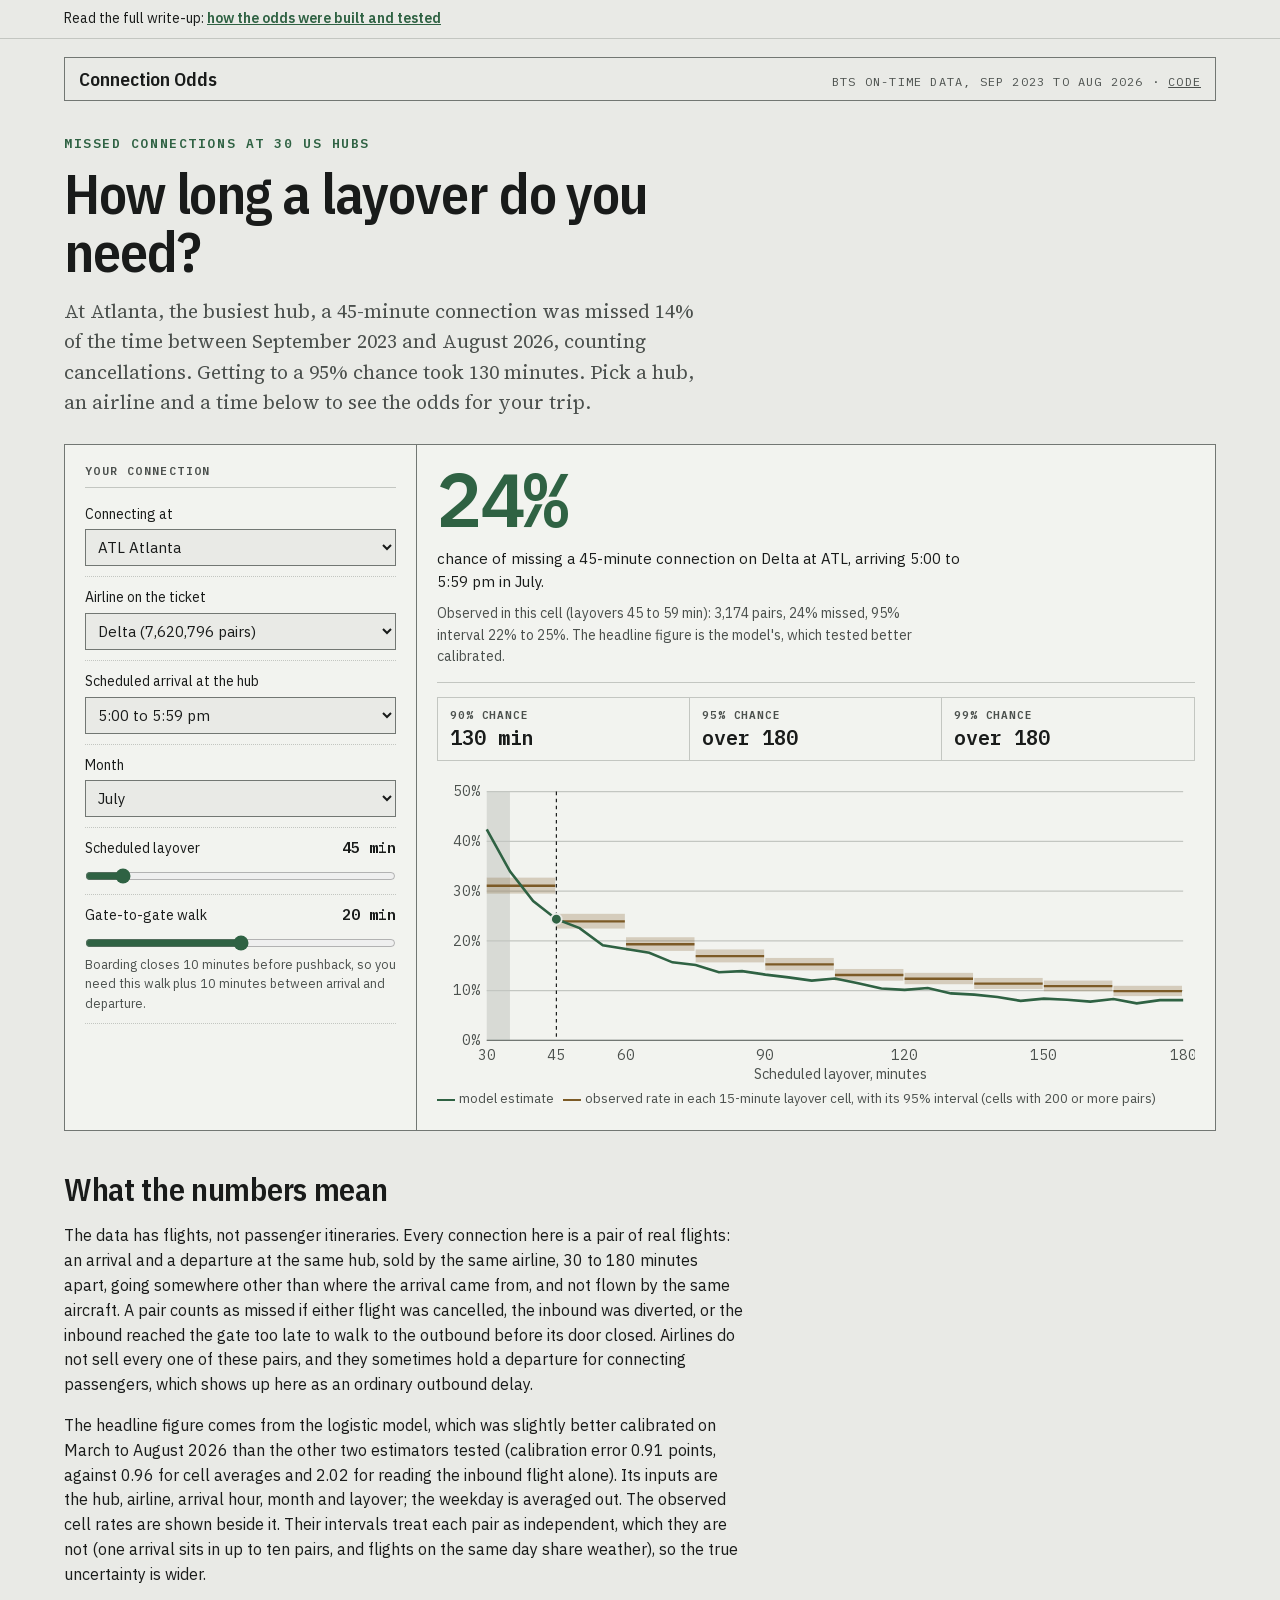
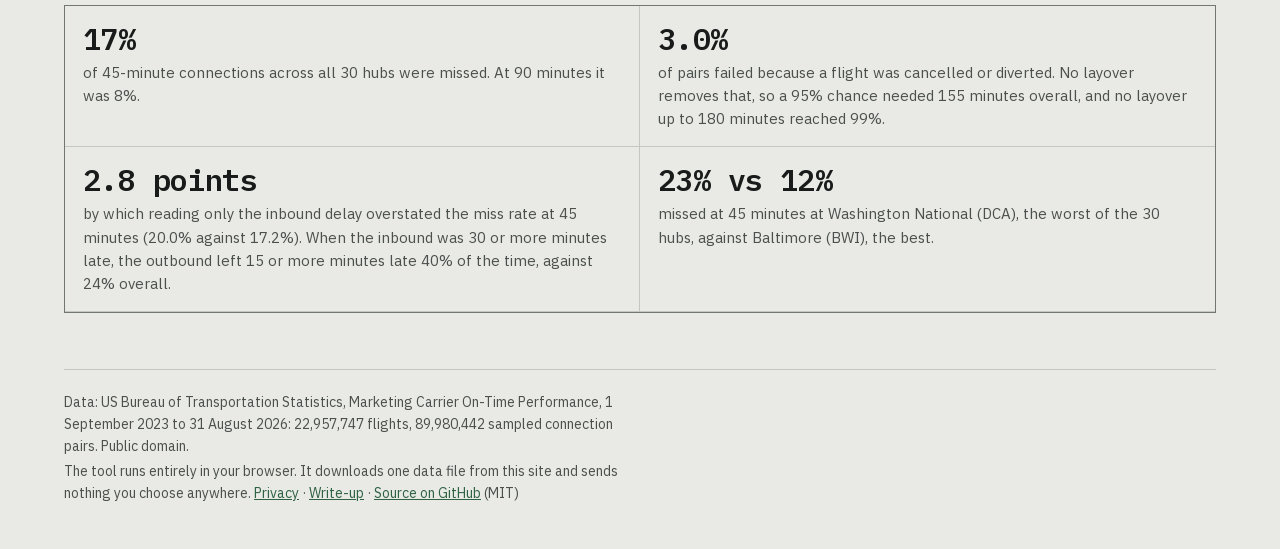
==== index.html @ 23ae6567 "Connection Odds: missed-connection odds at 30 US hubs from BTS flight pairs Pair builder with tests," ====
<!DOCTYPE html>
<html lang="en">
<head>
<meta charset="utf-8">
<meta name="viewport" content="width=device-width, initial-scale=1">
<title>Connection Odds: how often a US domestic connection is missed</title>
<meta name="description" content="Estimate the chance of missing a connection at 30 US hubs by airline, arrival hour, month and layover, from 90.0 million flight pairs built from BTS on-time data, September 2023 to August 2026. Runs in your browser.">
<meta property="og:title" content="Connection Odds">
<meta property="og:description" content="At Atlanta, a 45-minute connection was missed 14% of the time. A 95% chance took 130 minutes.">
<meta property="og:type" content="website">
<meta property="og:url" content="https://lyhjeremy.github.io/connection-odds/">
<link rel="stylesheet" href="assets/site.css">
</head>
<body>
<div class="overview-bar" data-overview-link><div class="wrap">Read the full write-up: <a href="overview/">how the odds were built and tested</a></div></div>
<div class="wrap">
  <header class="masthead">
    <p class="name">Connection Odds</p>
    <p class="meta">BTS on-time data, Sep 2023 to Aug 2026 · <a href="https://github.com/lyhjeremy/connection-odds">Code</a></p>
  </header>

  <header class="intro">
    <p class="kicker">Missed connections at 30 US hubs</p>
    <h1>How long a layover do you need?</h1>
    <p class="lede">At Atlanta, the busiest hub, a 45-minute connection was missed 14% of the time between September 2023 and August 2026, counting cancellations. Getting to a 95% chance took 130 minutes. Pick a hub, an airline and a time below to see the odds for your trip.</p>
  </header>

  <main>
    <section id="tool" class="app" aria-busy="true" aria-label="Connection odds lookup">
      <div class="inputs">
        <p class="sec">Your connection</p>
        <div class="field">
          <label for="hub">Connecting at</label>
          <select id="hub" class="skeleton"></select>
        </div>
        <div class="field">
          <label for="air">Airline on the ticket</label>
          <select id="air" class="skeleton"></select>
        </div>
        <div class="field">
          <label for="hour">Scheduled arrival at the hub</label>
          <select id="hour" class="skeleton"></select>
        </div>
        <div class="field">
          <label for="month">Month</label>
          <select id="month" class="skeleton"></select>
        </div>
        <div class="field">
          <label for="lay">Scheduled layover <span class="val" id="lay-val">45 min</span></label>
          <input type="range" id="lay" min="30" max="180" step="5" value="45">
        </div>
        <div class="field">
          <label for="w">Gate-to-gate walk <span class="val" id="w-val">20 min</span></label>
          <input type="range" id="w" min="10" max="30" step="5" value="20">
          <span class="hint">Boarding closes 10 minutes before pushback, so you need this walk plus 10 minutes between arrival and departure.</span>
        </div>
      </div>
      <div class="out">
        <div class="verdict">
          <div class="gauge skeleton" id="big">00%</div>
          <p class="big-sub" id="big-sub">Loading the data file for 30 hubs.</p>
          <p class="src" id="src"></p>
          <p class="grey-note" id="grey-note" hidden>Under 35 minutes: airlines set a minimum connection time at each airport and will not sell a shorter connection. This tool does not have those tables, so it greys these layovers as a reminder that they may not be bookable.</p>
        </div>
        <dl class="need">
          <div><dt>90% chance</dt><dd id="n90">&nbsp;</dd></div>
          <div><dt>95% chance</dt><dd id="n95">&nbsp;</dd></div>
          <div><dt>99% chance</dt><dd id="n99">&nbsp;</dd></div>
        </dl>
        <div id="chart" class="skeleton"></div>
        <p class="legend"><span class="k1"></span>model estimate &nbsp; <span class="k2"></span>observed rate in each 15-minute layover cell, with its 95% interval (cells with 200 or more pairs)</p>
      </div>
    </section>

    <section class="block prose">
      <h2>What the numbers mean</h2>
      <p>The data has flights, not passenger itineraries. Every connection here is a pair of real flights: an arrival and a departure at the same hub, sold by the same airline, 30 to 180 minutes apart, going somewhere other than where the arrival came from, and not flown by the same aircraft. A pair counts as missed if either flight was cancelled, the inbound was diverted, or the inbound reached the gate too late to walk to the outbound before its door closed. Airlines do not sell every one of these pairs, and they sometimes hold a departure for connecting passengers, which shows up here as an ordinary outbound delay.</p>
      <p>The headline figure comes from the logistic model, which was slightly better calibrated on March to August 2026 than the other two estimators tested (calibration error 0.91 points, against 0.96 for cell averages and 2.02 for reading the inbound flight alone). Its inputs are the hub, airline, arrival hour, month and layover; the weekday is averaged out. The observed cell rates are shown beside it. Their intervals treat each pair as independent, which they are not (one arrival sits in up to ten pairs, and flights on the same day share weather), so the true uncertainty is wider.</p>
      <div class="facts">
        <div class="fact"><div class="n">17%</div><p>of 45-minute connections across all 30 hubs were missed. At 90 minutes it was 8%.</p></div>
        <div class="fact"><div class="n">3.0%</div><p>of pairs failed because a flight was cancelled or diverted. No layover removes that, so a 95% chance needed 155 minutes overall, and no layover up to 180 minutes reached 99%.</p></div>
        <div class="fact"><div class="n">2.8 points</div><p>by which reading only the inbound delay overstated the miss rate at 45 minutes (20.0% against 17.2%). When the inbound was 30 or more minutes late, the outbound left 15 or more minutes late 40% of the time, against 24% overall.</p></div>
        <div class="fact"><div class="n">23% vs 12%</div><p>missed at 45 minutes at Washington National (DCA), the worst of the 30 hubs, against Baltimore (BWI), the best.</p></div>
      </div>
    </section>
  </main>

  <footer>
    <p>Data: US Bureau of Transportation Statistics, Marketing Carrier On-Time Performance, 1 September 2023 to 31 August 2026: 22,957,747 flights, 89,980,442 sampled connection pairs. Public domain.</p>
    <p>The tool runs entirely in your browser. It downloads one data file from this site and sends nothing you choose anywhere. <a href="privacy/">Privacy</a> · <a href="overview/">Write-up</a> · <a href="https://github.com/lyhjeremy/connection-odds">Source on GitHub</a> (MIT)</p>
  </footer>
</div>
<script src="assets/app.js"></script>
</body>
</html>
---- assets/site.css ----
/* Ledger family: workshop (tokens from _ai-projects-tooling/ledger/families/tokens/workshop.css) */
@font-face{font-family:"IBM Plex Sans Condensed";src:url("../fonts/IBMPlexSansCondensed-600.woff2")format("woff2");font-weight:600;font-style:normal;font-display:swap}
@font-face{font-family:"IBM Plex Mono";src:url("../fonts/IBMPlexMono-600.woff2")format("woff2");font-weight:600;font-style:normal;font-display:swap}
@font-face{font-family:"IBM Plex Mono";src:url("../fonts/IBMPlexMono-400.woff2")format("woff2");font-weight:400;font-display:swap}
@font-face{font-family:"IBM Plex Sans";src:url("../fonts/IBMPlexSans-400.woff2")format("woff2");font-weight:400;font-display:swap}
@font-face{font-family:"IBM Plex Sans";src:url("../fonts/IBMPlexSans-600.woff2")format("woff2");font-weight:600;font-display:swap}
@font-face{font-family:"Source Serif 4";src:url("../fonts/SourceSerif4-400.woff2")format("woff2");font-weight:400;font-display:swap}
@font-face{font-family:"Source Serif 4";src:url("../fonts/SourceSerif4-600.woff2")format("woff2");font-weight:600;font-display:swap}
:root {
  --paper: #E9EAE6; --panel: #F2F3EF; --ink: #191B1A; --ink-2: #4B504D;
  --rule: #C3C6C1; --edge: #727773; --signal: #2F6243; --signal-2: #7C5A26;
  --font-display: "IBM Plex Sans Condensed", "Arial Narrow", sans-serif;
  --font-head: "Source Serif 4", "Iowan Old Style", "Palatino Linotype", Palatino, serif;
  --font-body: "IBM Plex Sans", "Helvetica Neue", Helvetica, Arial, sans-serif;
  --font-mono: "IBM Plex Mono", "SF Mono", Menlo, Consolas, monospace;
}
@media (prefers-color-scheme: dark) {
  :root:not([data-theme="light"]) {
    --paper: #161817; --panel: #1F2220; --ink: #E3E5E1; --ink-2: #A0A6A1;
    --rule: #373B38; --edge: #686E6A; --signal: #7DC096; --signal-2: #CBA668;
  }
}
* { box-sizing: border-box; border-radius: 0; }
html, body { margin: 0; padding: 0; }
body { background: var(--paper); color: var(--ink); font-family: var(--font-body); font-size: 16px; line-height: 1.55; }
a { color: var(--signal); text-underline-offset: 1px; }
a:hover { color: var(--ink); }
:focus-visible { outline: 2px solid var(--signal); outline-offset: 2px; }
.wrap { width: min(100% - 2rem, 72rem); margin: 0 auto; }
.overview-bar { border-bottom: 1px solid var(--rule); font: 14px/1.4 var(--font-body); padding: 9px 0; }
.overview-bar a { font-weight: 600; }

.masthead { display: flex; justify-content: space-between; align-items: baseline; flex-wrap: wrap; gap: 6px 16px;
            border: 1px solid var(--edge); padding: 10px 14px; margin-top: 18px; }
.masthead .name { font: 600 19px/1.2 var(--font-display); margin: 0; }
.masthead .meta { font: 12px/1.4 var(--font-mono); text-transform: uppercase; letter-spacing: .1em; color: var(--ink-2); margin: 0; }
.masthead .meta a { color: var(--ink-2); }

header.intro { padding: 34px 0 26px; }
.kicker { font: 600 13px/1.4 var(--font-mono); text-transform: uppercase; letter-spacing: .12em; color: var(--signal); margin: 0 0 10px; }
h1 { font: 600 clamp(32px, 5vw, 56px)/1.04 var(--font-display); letter-spacing: -.02em; margin: 0; max-width: 22ch; }
h2 { font: 600 clamp(24px, 3.2vw, 32px)/1.15 var(--font-display); letter-spacing: -.01em; margin: 0 0 12px; }
.lede { font-family: var(--font-head); font-size: 19px; line-height: 1.6; color: var(--ink-2); max-width: 64ch; margin: 16px 0 0; }
.prose p { max-width: 68ch; }

.app { display: grid; grid-template-columns: minmax(0, 22rem) minmax(0, 1fr); border: 1px solid var(--edge); background: var(--panel); }
@media (max-width: 860px) { .app { grid-template-columns: 1fr; } }
.inputs { padding: 18px 20px 22px; border-right: 1px solid var(--edge); }
@media (max-width: 860px) { .inputs { border-right: 0; border-bottom: 1px solid var(--edge); } }
.sec { font: 600 11.5px/1.4 var(--font-mono); text-transform: uppercase; letter-spacing: .12em; color: var(--ink-2);
       margin: 0 0 6px; padding-bottom: 8px; border-bottom: 1px solid var(--rule); }
.field { display: grid; gap: 4px; padding: 10px 0; border-bottom: 1px dotted var(--rule); }
.field label { font-size: 14px; color: var(--ink); display: flex; justify-content: space-between; gap: 8px; }
.field label .val { font: 600 15px var(--font-mono); }
.field .hint { font-size: 12.5px; color: var(--ink-2); }
select { font: 15px var(--font-body); color: var(--ink); background: var(--paper); border: 1px solid var(--edge); padding: 7px 8px; width: 100%; }
input[type=range] { width: 100%; accent-color: var(--signal); margin: 4px 0 0; }

.out { padding: 18px 20px 20px; min-width: 0; }
.verdict { padding-bottom: 14px; border-bottom: 1px solid var(--rule); }
.gauge { font: 600 clamp(52px, 7vw, 76px)/0.95 var(--font-mono); letter-spacing: -.04em; color: var(--signal); min-height: 1em; }
.gauge.greyed { color: var(--ink-2); }
.big-sub { font-size: 15px; color: var(--ink); margin: 8px 0 0; max-width: 60ch; }
.src { font-size: 14px; color: var(--ink-2); margin: 10px 0 0; max-width: 64ch; min-height: 3em; }
.grey-note { font-size: 14px; color: var(--ink-2); border: 1px solid var(--edge); padding: 8px 10px; margin: 10px 0 0; max-width: 64ch; }
.need { display: grid; grid-template-columns: repeat(3, minmax(0, 1fr)); border: 1px solid var(--rule); margin: 14px 0 0; }
.need div { padding: 10px 12px; border-right: 1px solid var(--rule); }
.need div:last-child { border-right: 0; }
.need dt { font: 600 11px/1.3 var(--font-mono); text-transform: uppercase; letter-spacing: .08em; color: var(--ink-2); }
.need dd { margin: 4px 0 0; font: 600 20px/1.2 var(--font-mono); }
@media (max-width: 480px) { .need dd { font-size: 15px; } .need div { padding: 8px; } }
#chart { margin-top: 14px; min-height: 200px; }
#chart svg { display: block; width: 100%; height: auto; }
#chart .gl { stroke: var(--rule); stroke-width: 1; }
#chart .ax { stroke: var(--edge); stroke-width: 1; }
#chart .tk { font: 12px var(--font-mono); fill: var(--ink-2); }
#chart .lab { font-family: var(--font-body); }
#chart .grey { fill: var(--rule); opacity: .55; }
#chart .ob { fill: var(--signal-2); opacity: .25; }
#chart .obm { stroke: var(--signal-2); stroke-width: 2; }
#chart .ml { stroke: var(--signal); stroke-width: 2.2; fill: none; }
#chart .cur { stroke: var(--ink); stroke-width: 1; stroke-dasharray: 3 3; }
#chart .dot { fill: var(--signal); stroke: var(--paper); stroke-width: 1.5; }
.legend { font-size: 13px; color: var(--ink-2); margin: 6px 0 0; }
.legend .k1, .legend .k2 { display: inline-block; width: 18px; height: 0; border-top: 2px solid var(--signal); vertical-align: middle; margin-right: 4px; }
.legend .k2 { border-top-color: var(--signal-2); }

.skeleton { background: var(--rule); color: transparent; border-radius: 0; }
.skeleton * { visibility: hidden; }
@media (prefers-reduced-motion: no-preference) {
  .skeleton { animation: sk 1.6s ease-in-out infinite; }
  @keyframes sk { 0%,100% { opacity: 1 } 50% { opacity: 0.55 } }
}

section.block { padding: 40px 0 0; }
.facts { border: 1px solid var(--edge); display: grid; grid-template-columns: repeat(2, minmax(0, 1fr)); margin-top: 18px; }
@media (max-width: 760px) { .facts { grid-template-columns: 1fr; } }
.fact { padding: 16px 18px; border-bottom: 1px solid var(--rule); }
@media (min-width: 761px) { .fact:nth-child(odd) { border-right: 1px solid var(--rule); } }
.fact .n { font: 600 30px/1.1 var(--font-mono); letter-spacing: -.02em; }
.fact p { margin: 6px 0 0; color: var(--ink-2); font-size: 15px; }
figure { margin: 24px 0 0; }
figure svg { display: block; width: 100%; height: auto; }
figcaption { font-size: 13px; color: var(--ink-2); margin-top: 8px; max-width: 68ch; }
.scroll { overflow-x: auto; }
.scroll svg { min-width: 560px; }
footer { margin: 56px 0 0; border-top: 1px solid var(--rule); padding: 18px 0 40px; font-size: 14px; color: var(--ink-2); }
footer p { margin: 4px 0; max-width: 72ch; }
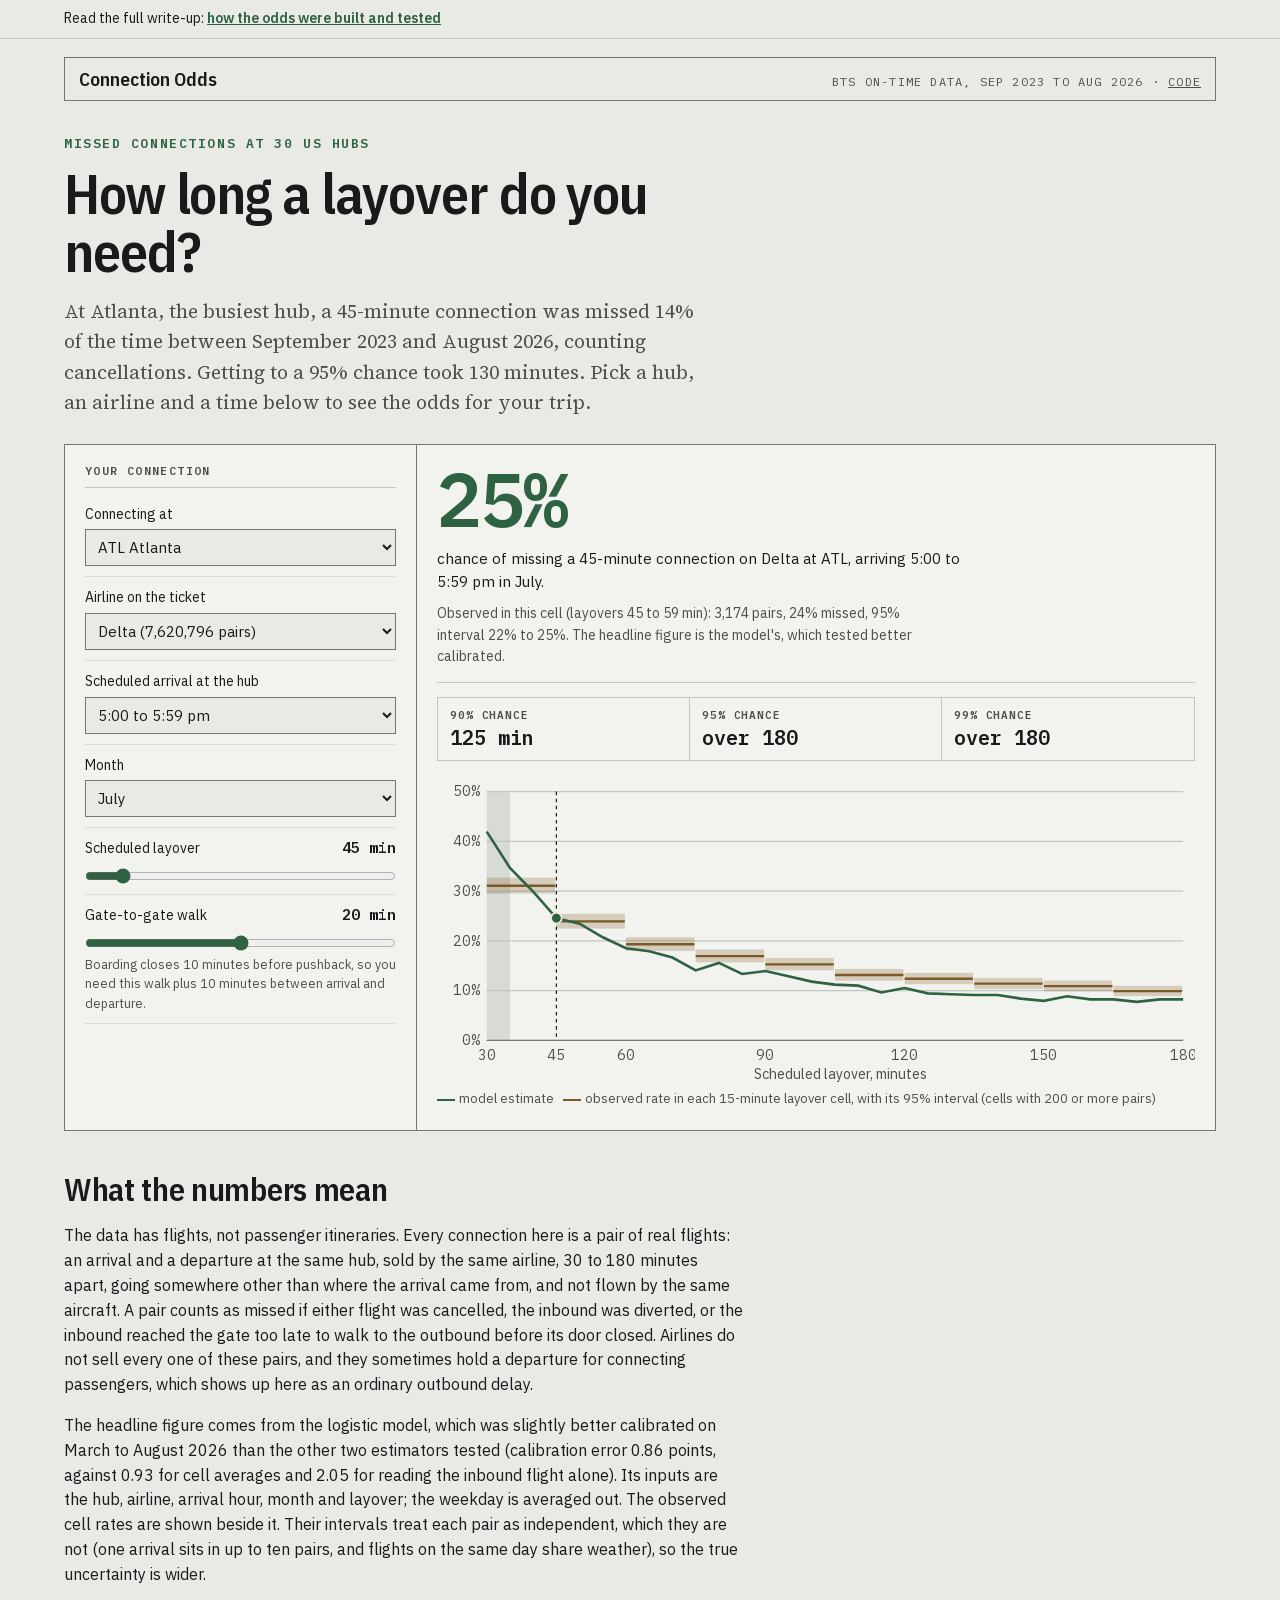
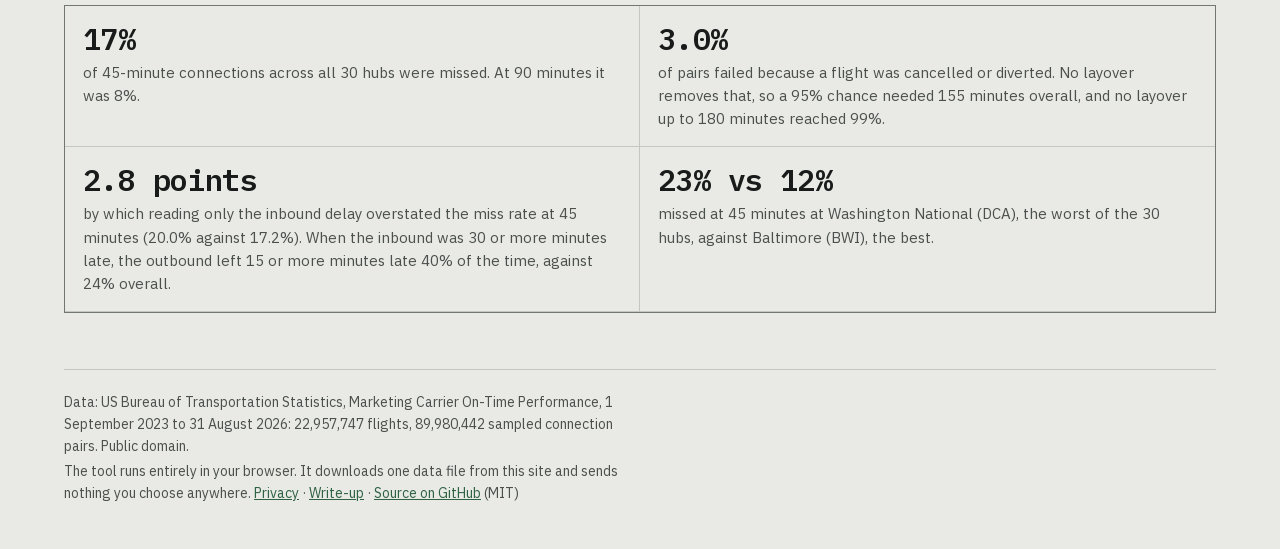
==== commit 45220a92: "Sort before sampling so the model fit is reproducible; regenerate outputs The multi-file scan does n" ====
--- a/index.html
+++ b/index.html
@@ -75,7 +75,7 @@
     <section class="block prose">
       <h2>What the numbers mean</h2>
       <p>The data has flights, not passenger itineraries. Every connection here is a pair of real flights: an arrival and a departure at the same hub, sold by the same airline, 30 to 180 minutes apart, going somewhere other than where the arrival came from, and not flown by the same aircraft. A pair counts as missed if either flight was cancelled, the inbound was diverted, or the inbound reached the gate too late to walk to the outbound before its door closed. Airlines do not sell every one of these pairs, and they sometimes hold a departure for connecting passengers, which shows up here as an ordinary outbound delay.</p>
-      <p>The headline figure comes from the logistic model, which was slightly better calibrated on March to August 2026 than the other two estimators tested (calibration error 0.91 points, against 0.96 for cell averages and 2.02 for reading the inbound flight alone). Its inputs are the hub, airline, arrival hour, month and layover; the weekday is averaged out. The observed cell rates are shown beside it. Their intervals treat each pair as independent, which they are not (one arrival sits in up to ten pairs, and flights on the same day share weather), so the true uncertainty is wider.</p>
+      <p>The headline figure comes from the logistic model, which was slightly better calibrated on March to August 2026 than the other two estimators tested (calibration error 0.86 points, against 0.93 for cell averages and 2.05 for reading the inbound flight alone). Its inputs are the hub, airline, arrival hour, month and layover; the weekday is averaged out. The observed cell rates are shown beside it. Their intervals treat each pair as independent, which they are not (one arrival sits in up to ten pairs, and flights on the same day share weather), so the true uncertainty is wider.</p>
       <div class="facts">
         <div class="fact"><div class="n">17%</div><p>of 45-minute connections across all 30 hubs were missed. At 90 minutes it was 8%.</p></div>
         <div class="fact"><div class="n">3.0%</div><p>of pairs failed because a flight was cancelled or diverted. No layover removes that, so a 95% chance needed 155 minutes overall, and no layover up to 180 minutes reached 99%.</p></div>
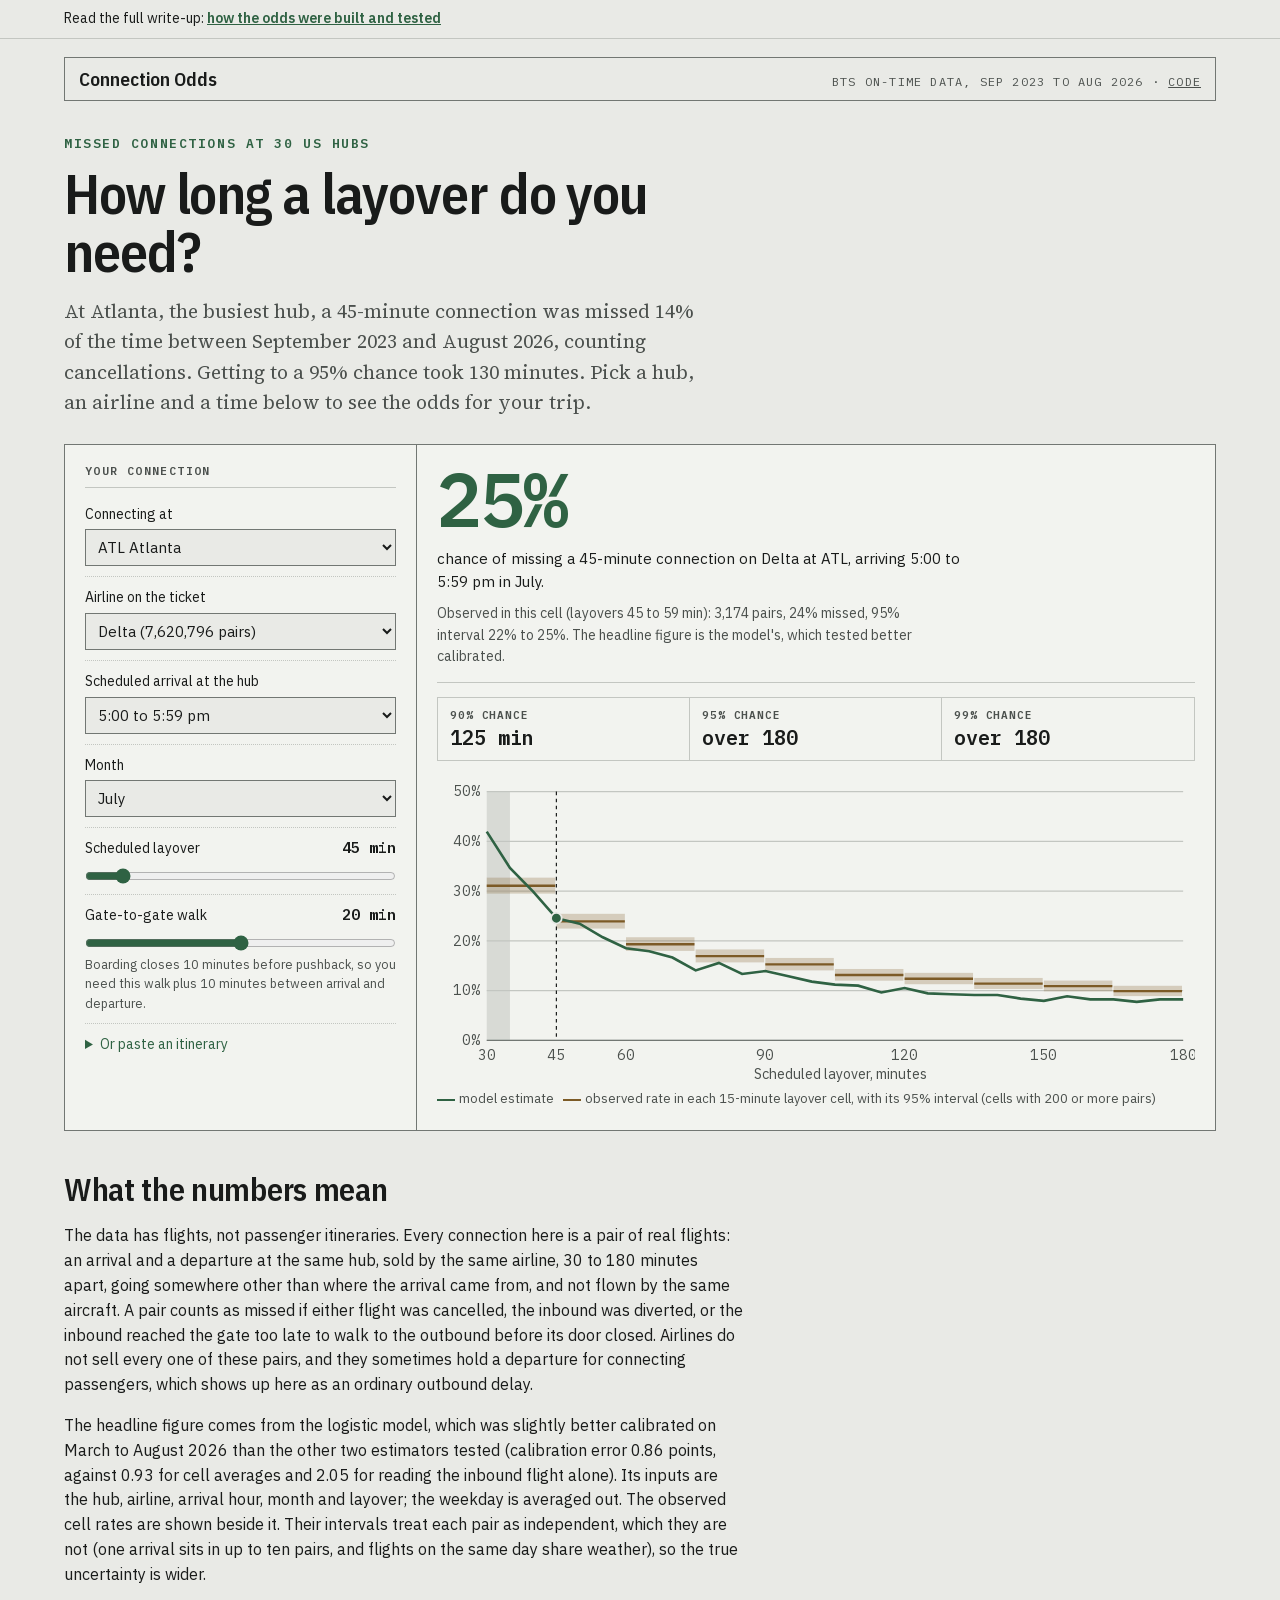
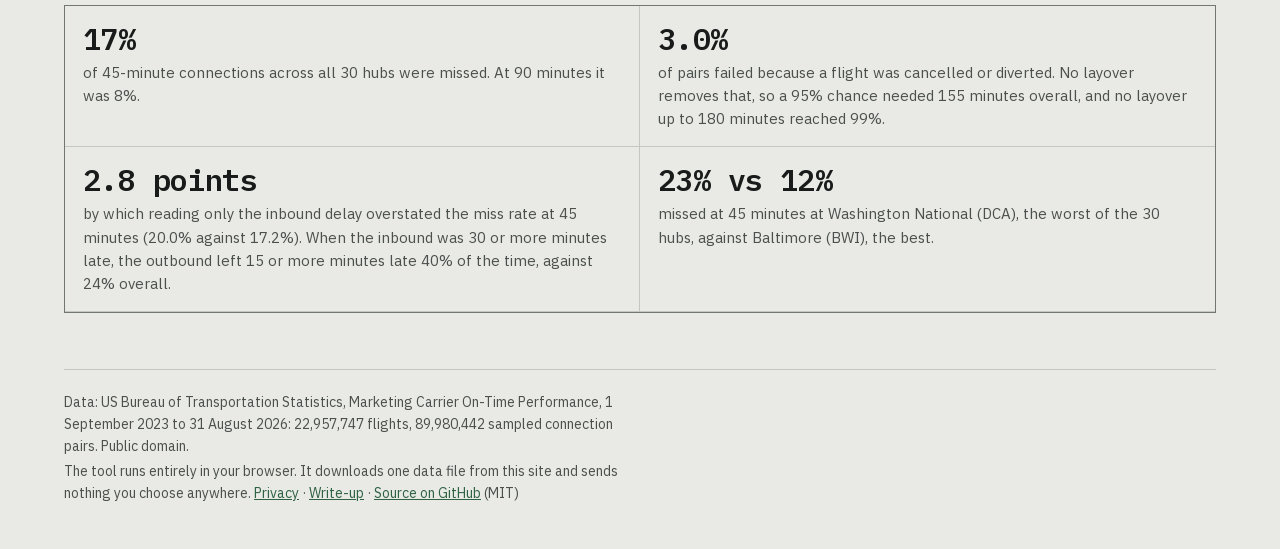
==== commit 322902d2: "Run the itinerary checker eval, add a paste box to the lookup tool, and write it up 30 of 30 synthet" ====
--- a/index.html
+++ b/index.html
@@ -1,6 +1,7 @@
 <!DOCTYPE html>
 <html lang="en">
 <head>
+<link rel="icon" href="data:,">
 <meta charset="utf-8">
 <meta name="viewport" content="width=device-width, initial-scale=1">
 <title>Connection Odds: how often a US domestic connection is missed</title>
@@ -9,6 +10,11 @@
 <meta property="og:description" content="At Atlanta, a 45-minute connection was missed 14% of the time. A 95% chance took 130 minutes.">
 <meta property="og:type" content="website">
 <meta property="og:url" content="https://lyhjeremy.github.io/connection-odds/">
+<meta property="og:image" content="https://lyhjeremy.github.io/connection-odds/og.png">
+<meta property="og:image:width" content="1200">
+<meta property="og:image:height" content="630">
+<meta property="og:image:alt" content="Connection Odds">
+<meta name="twitter:card" content="summary_large_image">
 <link rel="stylesheet" href="assets/site.css">
 </head>
 <body>
@@ -54,13 +60,20 @@
           <input type="range" id="w" min="10" max="30" step="5" value="20">
           <span class="hint">Boarding closes 10 minutes before pushback, so you need this walk plus 10 minutes between arrival and departure.</span>
         </div>
+        <details class="paste">
+          <summary>Or paste an itinerary</summary>
+          <label for="paste-text">One flight per line, with flight number, both airport codes and both times</label>
+          <textarea id="paste-text" rows="4" spellcheck="false" placeholder="DL 2318 14APR BOS ATL 0715 1012&#10;DL 1544 14APR ATL MSY 1105 1158"></textarea>
+          <button type="button" id="paste-go">Read it</button>
+          <p class="hint" id="paste-msg" aria-live="polite">Read in your browser by a fixed set of rules; nothing is sent anywhere. It fills the fields above from the first connection it finds.</p>
+        </details>
       </div>
       <div class="out">
         <div class="verdict">
           <div class="gauge skeleton" id="big">00%</div>
           <p class="big-sub" id="big-sub">Loading the data file for 30 hubs.</p>
           <p class="src" id="src"></p>
-          <p class="grey-note" id="grey-note" hidden>Under 35 minutes: airlines set a minimum connection time at each airport and will not sell a shorter connection. This tool does not have those tables, so it greys these layovers as a reminder that they may not be bookable.</p>
+          <p class="grey-note" id="grey-note" hidden>Under 35 minutes: airlines set a minimum connection time at each airport and will not sell a shorter connection. This tool does not have those tables, so it grays out these layovers as a reminder that they may not be bookable.</p>
         </div>
         <dl class="need">
           <div><dt>90% chance</dt><dd id="n90">&nbsp;</dd></div>
@@ -90,6 +103,7 @@
     <p>The tool runs entirely in your browser. It downloads one data file from this site and sends nothing you choose anywhere. <a href="privacy/">Privacy</a> · <a href="overview/">Write-up</a> · <a href="https://github.com/lyhjeremy/connection-odds">Source on GitHub</a> (MIT)</p>
   </footer>
 </div>
+<script src="assets/paste.js"></script>
 <script src="assets/app.js"></script>
 </body>
 </html>
--- a/assets/site.css
+++ b/assets/site.css
@@ -106,3 +106,12 @@
 .scroll svg { min-width: 560px; }
 footer { margin: 56px 0 0; border-top: 1px solid var(--rule); padding: 18px 0 40px; font-size: 14px; color: var(--ink-2); }
 footer p { margin: 4px 0; max-width: 72ch; }
+
+.paste { padding: 10px 0 0; }
+.paste summary { cursor: pointer; font-size: 14px; color: var(--signal); }
+.paste summary:focus-visible, .paste textarea:focus-visible, .paste button:focus-visible { outline: 2px solid var(--signal); outline-offset: 2px; }
+.paste label { display: block; font-size: 13px; color: var(--ink-2); margin: 8px 0 4px; }
+.paste textarea { width: 100%; box-sizing: border-box; font: 13px/1.45 var(--font-mono); color: var(--ink); background: var(--paper); border: 1px solid var(--edge); padding: 6px 8px; border-radius: 0; resize: vertical; }
+.paste button { margin: 8px 0 0; font: 600 14px var(--font-body); color: var(--paper); background: var(--signal); border: 1px solid var(--signal); padding: 7px 12px; border-radius: 0; cursor: pointer; }
+.paste button:hover { background: var(--ink); border-color: var(--ink); }
+.paste .hint { font-size: 12.5px; color: var(--ink-2); margin: 8px 0 0; }
